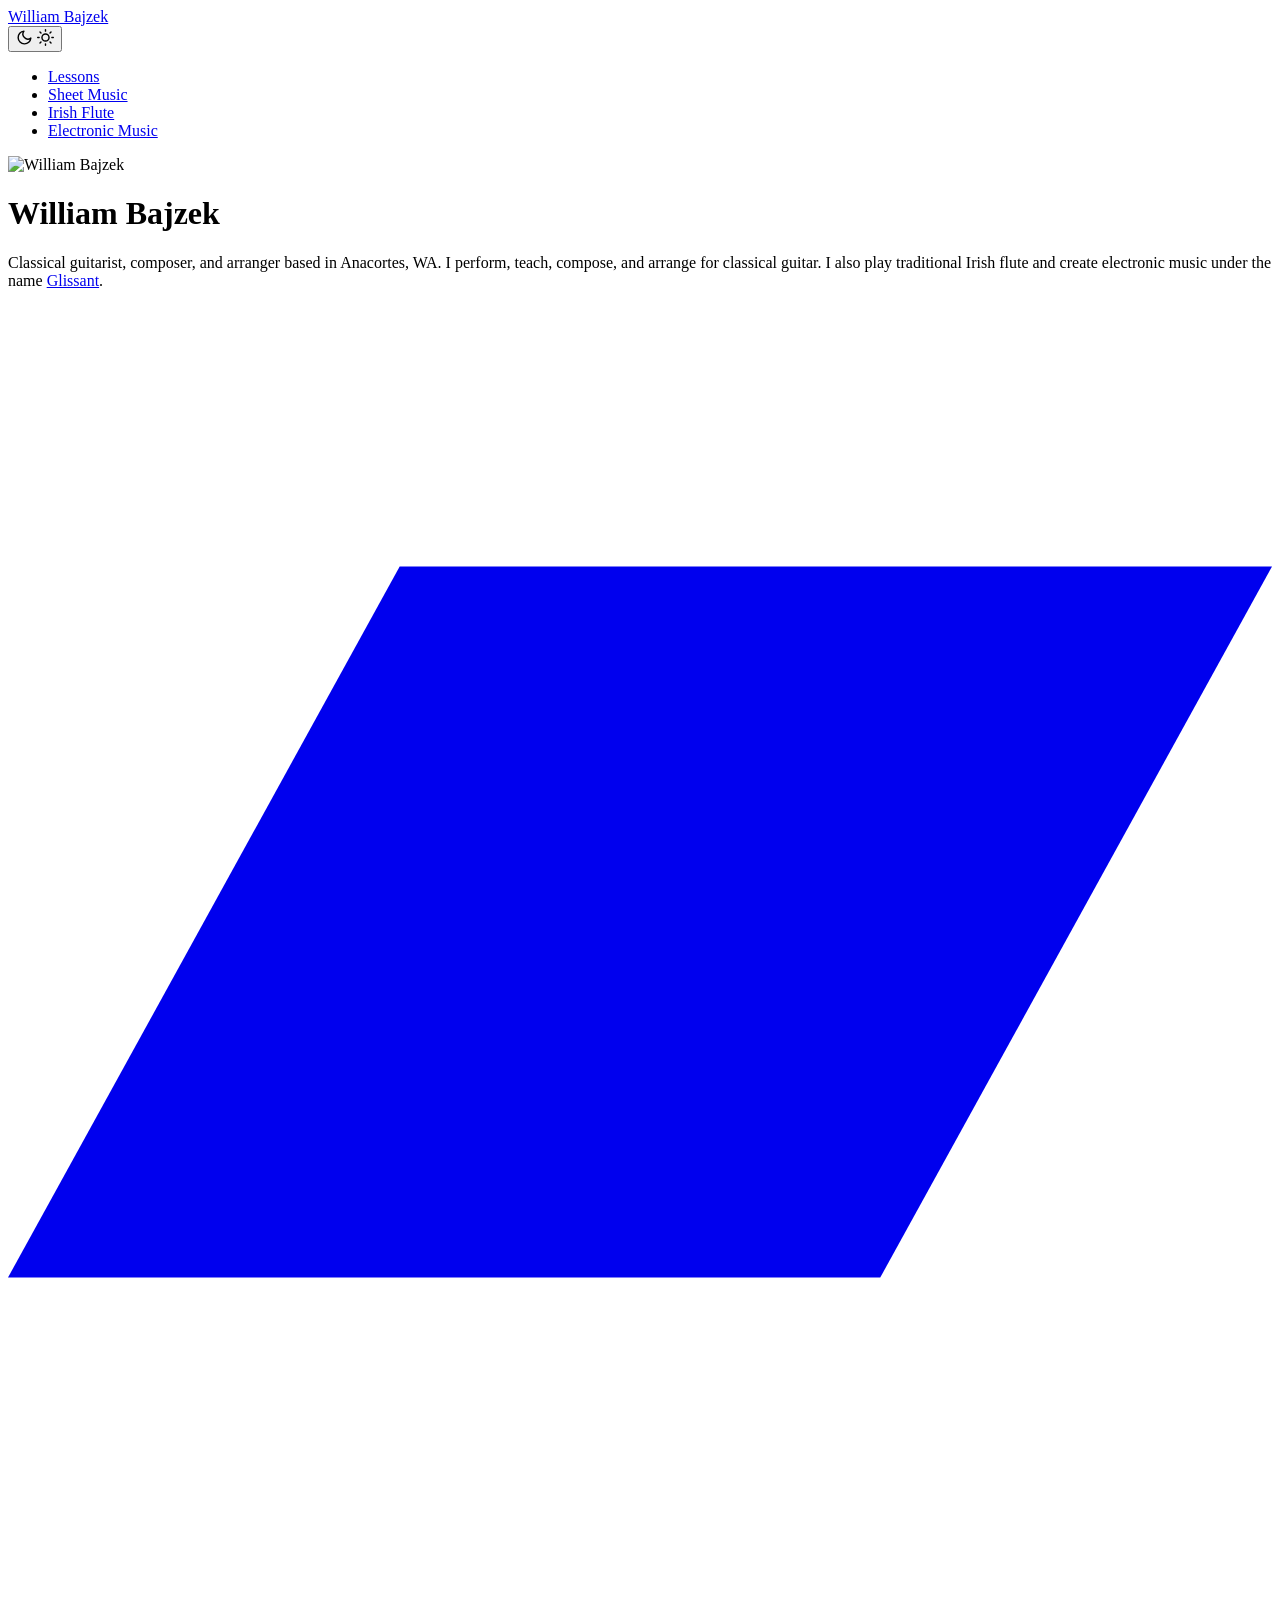
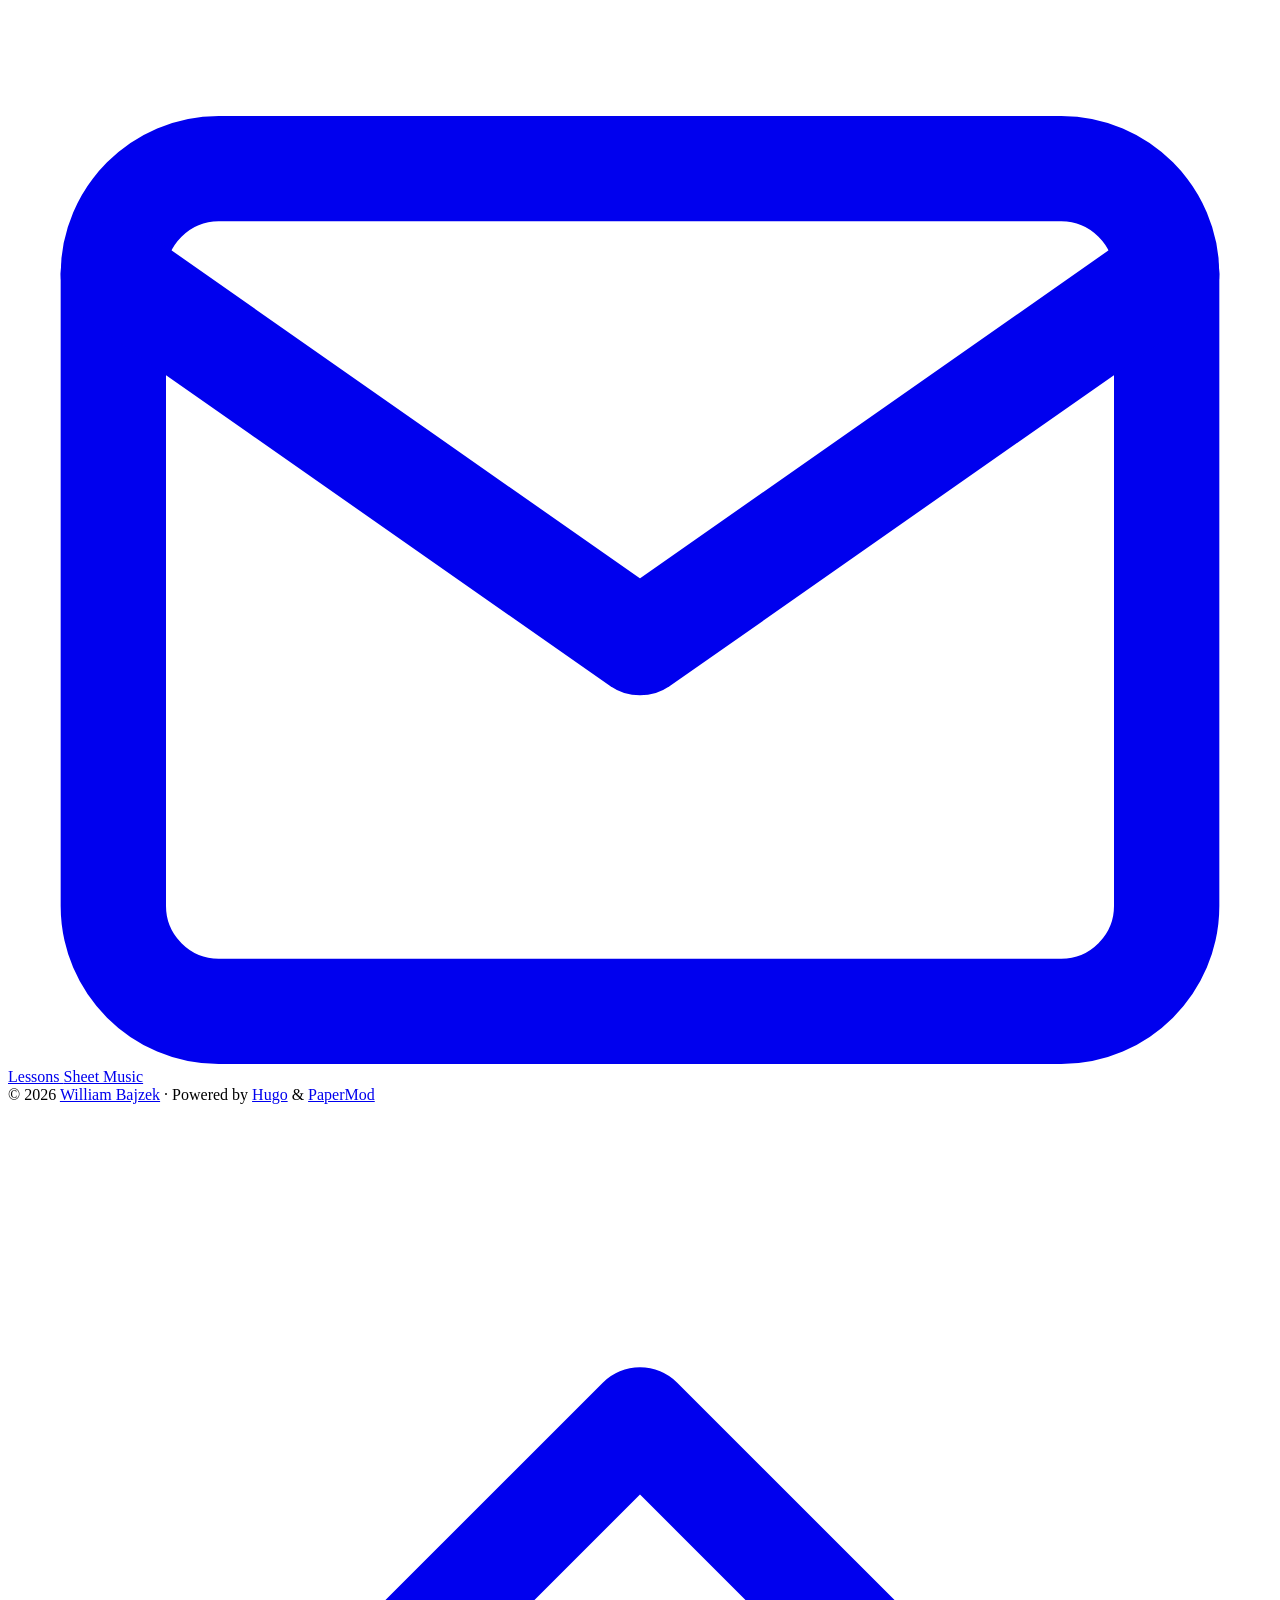
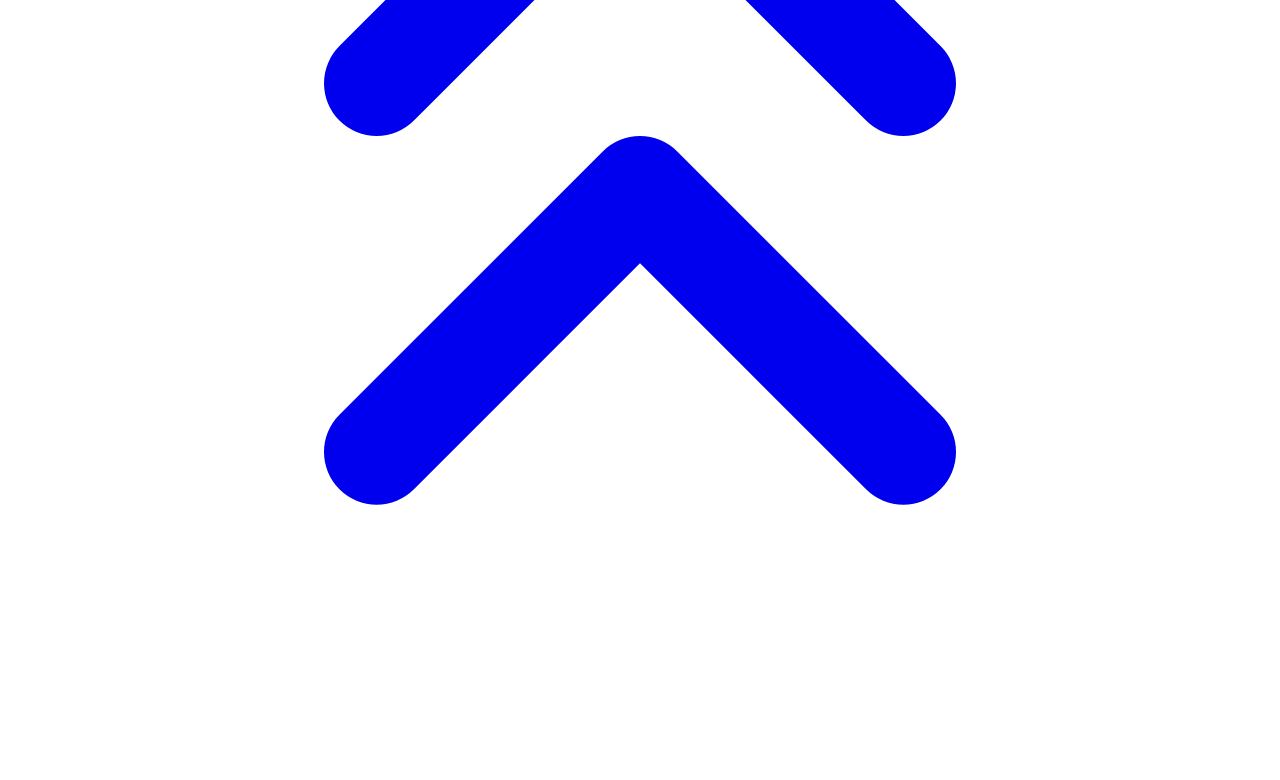
==== index.html @ 904a4d6c "deploy: cc484f84184e03cab2fa0722da94df7d98a247e8" ====
<!doctype html><html lang=en dir=auto data-theme=auto><head><meta name=generator content="Hugo 0.161.1"><meta charset=utf-8><meta http-equiv=X-UA-Compatible content="IE=edge"><meta name=viewport content="width=device-width,initial-scale=1,shrink-to-fit=no"><meta name=robots content="index, follow"><title>William Bajzek</title><meta name=description content><meta name=author content><link rel=canonical href=https://classicalguitaranacortes.com/><link crossorigin=anonymous href=/assets/css/stylesheet.cd9298b33628769aa1bc1acebbbfd7aa11ce81dfe03484d479e1907760249a1d.css integrity="sha256-zZKYszYodpqhvBrOu7/XqhHOgd/gNITUeeGQd2Akmh0=" rel="preload stylesheet" as=style><link rel=icon href=https://classicalguitaranacortes.com/images/favicon.png><link rel=icon type=image/png sizes=16x16 href=https://classicalguitaranacortes.com/favicon-16x16.png><link rel=icon type=image/png sizes=32x32 href=https://classicalguitaranacortes.com/favicon-32x32.png><link rel=apple-touch-icon href=https://classicalguitaranacortes.com/apple-touch-icon.png><link rel=mask-icon href=https://classicalguitaranacortes.com/safari-pinned-tab.svg><meta name=theme-color content="#2e2e33"><meta name=msapplication-TileColor content="#2e2e33"><link rel=alternate type=application/rss+xml href=https://classicalguitaranacortes.com/index.xml title=rss><link rel=alternate hreflang=en href=https://classicalguitaranacortes.com/><noscript><style>#theme-toggle,.top-link{display:none}</style><style>@media(prefers-color-scheme:dark){:root{--theme:rgb(29, 30, 32);--entry:rgb(46, 46, 51);--primary:rgb(218, 218, 219);--secondary:rgb(155, 156, 157);--tertiary:rgb(65, 66, 68);--content:rgb(196, 196, 197);--code-block-bg:rgb(46, 46, 51);--code-bg:rgb(55, 56, 62);--border:rgb(51, 51, 51);color-scheme:dark}.list{background:var(--theme)}.toc{background:var(--entry)}}</style></noscript><script>localStorage.getItem("pref-theme")==="dark"?document.querySelector("html").dataset.theme="dark":localStorage.getItem("pref-theme")==="light"?document.querySelector("html").dataset.theme="light":window.matchMedia("(prefers-color-scheme: dark)").matches?document.querySelector("html").dataset.theme="dark":document.querySelector("html").dataset.theme="light"</script><meta property="og:url" content="https://classicalguitaranacortes.com/"><meta property="og:site_name" content="William Bajzek"><meta property="og:title" content="William Bajzek"><meta property="og:locale" content="en"><meta property="og:type" content="website"><meta name=twitter:card content="summary"><meta name=twitter:title content="William Bajzek"><script type=application/ld+json>{"@context":"https://schema.org","@type":"Organization","name":"William Bajzek","url":"https://classicalguitaranacortes.com/","description":"","logo":"https://classicalguitaranacortes.com/images/favicon.png","sameAs":["https://glissant.bandcamp.com","mailto:williambajzek@gmail.com"]}</script></head><body class=list id=top><header class=header><nav class=header-nav><div class=logo><a href=https://classicalguitaranacortes.com/ accesskey=h title="William Bajzek (Alt + H)">William Bajzek</a><div class=logo-switches><button id=theme-toggle class=theme-toggle accesskey=t title="(Alt + T)" aria-label="Toggle theme">
<svg class="moon" width="17" height="17" viewBox="0 0 24 24" fill="none" stroke="currentColor" stroke-width="2" stroke-linecap="round" stroke-linejoin="round"><path d="M21 12.79A9 9 0 1111.21 3 7 7 0 0021 12.79z"/></svg>
<svg class="sun" width="17" height="17" viewBox="0 0 24 24" fill="none" stroke="currentColor" stroke-width="2" stroke-linecap="round" stroke-linejoin="round"><circle cx="12" cy="12" r="5"/><line x1="12" y1="1" x2="12" y2="3"/><line x1="12" y1="21" x2="12" y2="23"/><line x1="4.22" y1="4.22" x2="5.64" y2="5.64"/><line x1="18.36" y1="18.36" x2="19.78" y2="19.78"/><line x1="1" y1="12" x2="3" y2="12"/><line x1="21" y1="12" x2="23" y2="12"/><line x1="4.22" y1="19.78" x2="5.64" y2="18.36"/><line x1="18.36" y1="5.64" x2="19.78" y2="4.22"/></svg></button></div></div><ul id=menu class=menu><li><a href=https://classicalguitaranacortes.com/lessons title=Lessons><span>Lessons</span></a></li><li><a href=https://classicalguitaranacortes.com/shop title="Sheet Music"><span>Sheet Music</span></a></li><li><a href=https://classicalguitaranacortes.com/irish-flute title="Irish Flute"><span>Irish Flute</span></a></li><li><a href=https://classicalguitaranacortes.com/glissant title="Electronic Music"><span>Electronic Music</span></a></li></ul></nav></header><main class=main><div class=profile><div class=profile_inner><img draggable=false src=https://classicalguitaranacortes.com/images/me.jpg alt="William Bajzek" title="William Bajzek" height=180 width=180><h1>William Bajzek</h1><span>Classical guitarist, composer, and arranger based in Anacortes, WA.
I perform, teach, compose, and arrange for classical guitar.
I also play traditional Irish flute and create electronic music under the name <a href=https://glissant.bandcamp.com>Glissant</a>.</span><div class=social-icons><a href=https://glissant.bandcamp.com target=_blank rel="noopener noreferrer me" title="Glissant on Bandcamp"><svg viewBox="0 0 24 24" fill="currentColor"><path d="M0 18.75l7.437-13.5H24l-7.438 13.5H0z"/></svg>
</a><a href=mailto:williambajzek@gmail.com target=_blank rel="noopener noreferrer me" title=Email><svg viewBox="0 0 24 21" fill="none" stroke="currentColor" stroke-width="2" stroke-linecap="round" stroke-linejoin="round"><path d="M4 4h16c1.1.0 2 .9 2 2v12c0 1.1-.9 2-2 2H4c-1.1.0-2-.9-2-2V6c0-1.1.9-2 2-2z"/><polyline points="22,6 12,13 2,6"/></svg></a></div><div class=buttons><a class=button href=/lessons rel=noopener title=Lessons><span class=button-inner>Lessons
</span></a><a class=button href=/shop rel=noopener title="Sheet Music"><span class=button-inner>Sheet Music</span></a></div></div></div></main><footer class=footer><span>&copy; 2026 <a href=https://classicalguitaranacortes.com/>William Bajzek</a></span> ·
<span>Powered by
<a href="https://gohugo.io/?utm_source=papermod" rel=noopener target=_blank>Hugo</a> &
<a href=https://github.com/adityatelange/hugo-PaperMod/ rel=noopener target=_blank>PaperMod</a></span></footer><a href=#top id=top-link class="top-link hidden" aria-label="go to top" title="Go to Top (Alt + G)" accesskey=g><svg viewBox="0 0 24 24" fill="none" stroke="currentColor" stroke-width="2" stroke-linecap="round" stroke-linejoin="round" class="feather feather-chevrons-up"><polyline points="17 11 12 6 7 11"/><polyline points="17 18 12 13 7 18"/></svg>
</a><script>let menu=document.getElementById("menu");if(menu){const e=localStorage.getItem("menu-scroll-position");e&&(menu.scrollLeft=parseInt(e,10)),menu.onscroll=function(){localStorage.setItem("menu-scroll-position",menu.scrollLeft)}}document.querySelectorAll('a[href^="#"]').forEach(e=>{e.addEventListener("click",function(e){e.preventDefault();var t=this.getAttribute("href").substr(1);window.matchMedia("(prefers-reduced-motion: reduce)").matches?document.querySelector(`[id='${decodeURIComponent(t)}']`).scrollIntoView():document.querySelector(`[id='${decodeURIComponent(t)}']`).scrollIntoView({behavior:"smooth"}),t==="top"?history.replaceState(null,null," "):history.pushState(null,null,`#${t}`)})})</script><script>var toplink=document.getElementById("top-link");window.onscroll=function(){const e=window.innerHeight;document.body.scrollTop>e||document.documentElement.scrollTop>e?toplink.classList.remove("hidden"):toplink.classList.add("hidden")}</script><script>document.getElementById("theme-toggle").addEventListener("click",()=>{const e=document.querySelector("html");e.dataset.theme==="dark"?(e.dataset.theme="light",localStorage.setItem("pref-theme","light")):(e.dataset.theme="dark",localStorage.setItem("pref-theme","dark"))})</script></body></html>
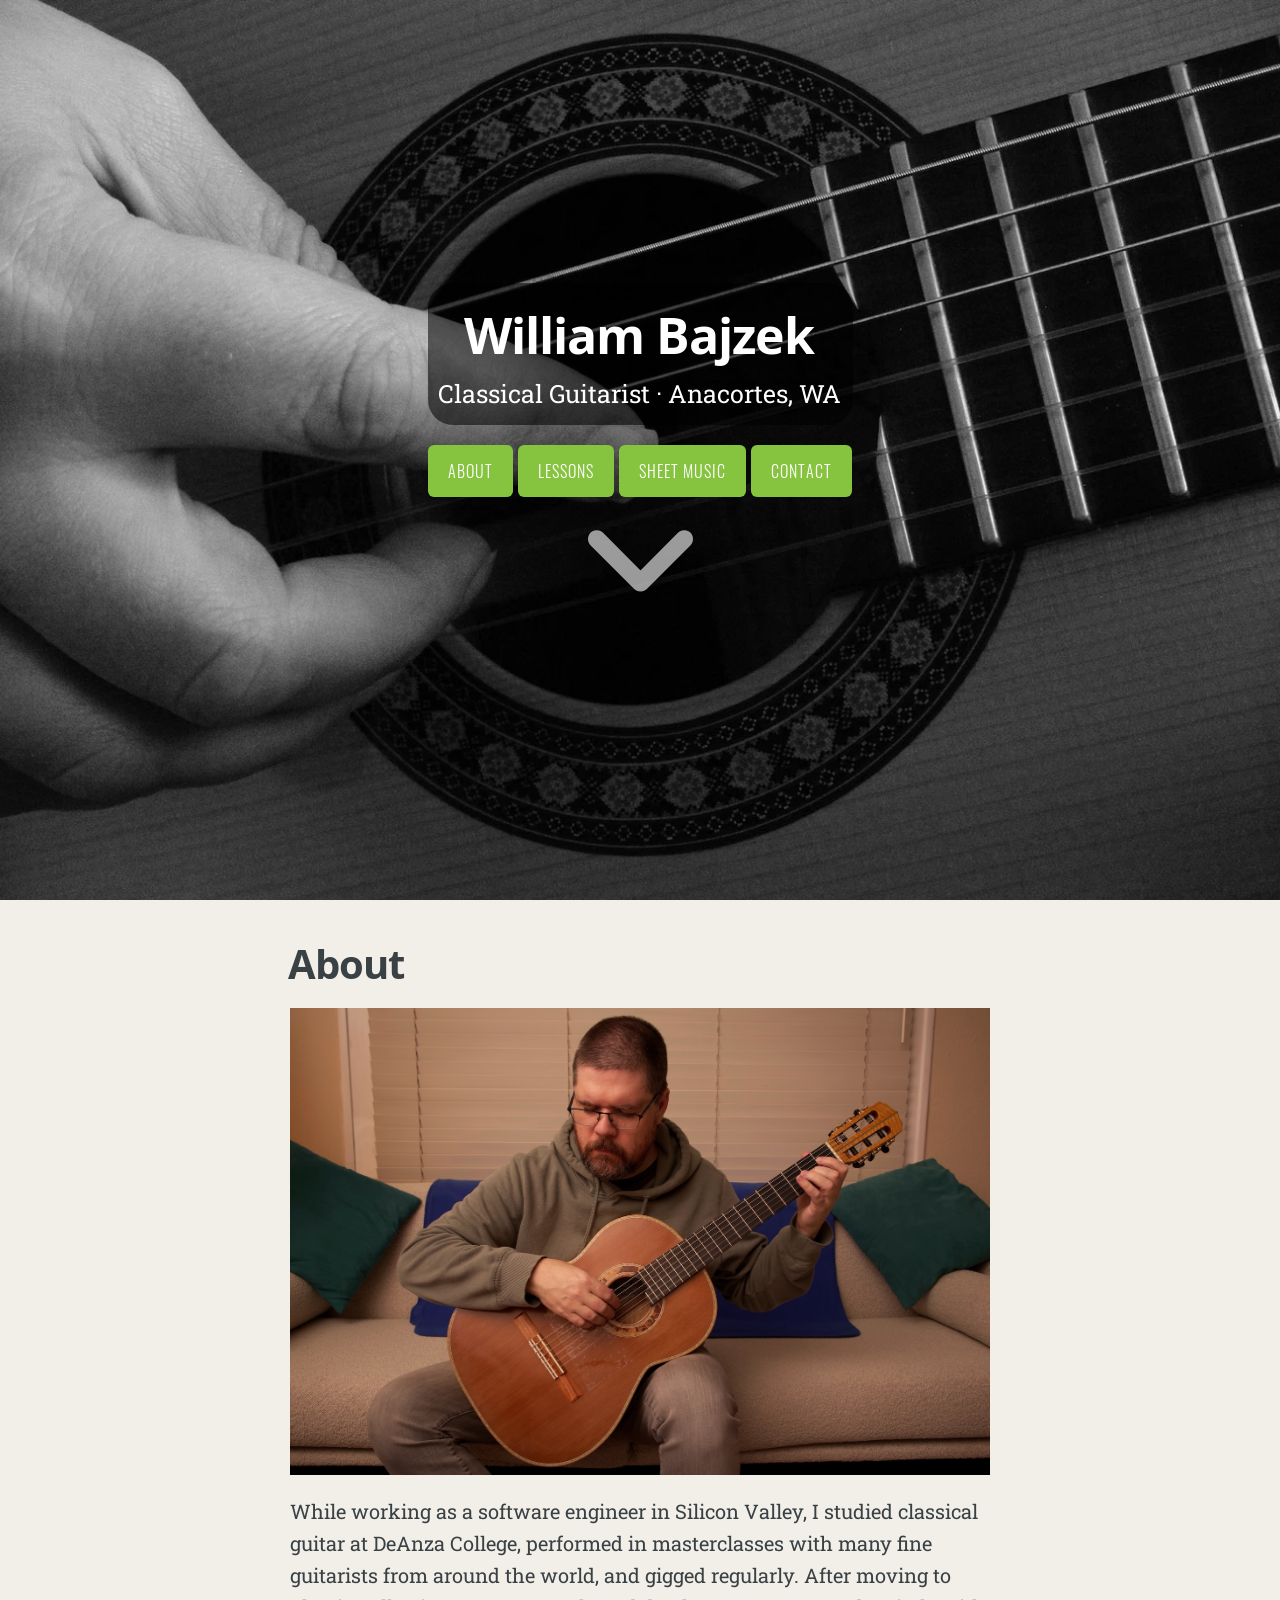
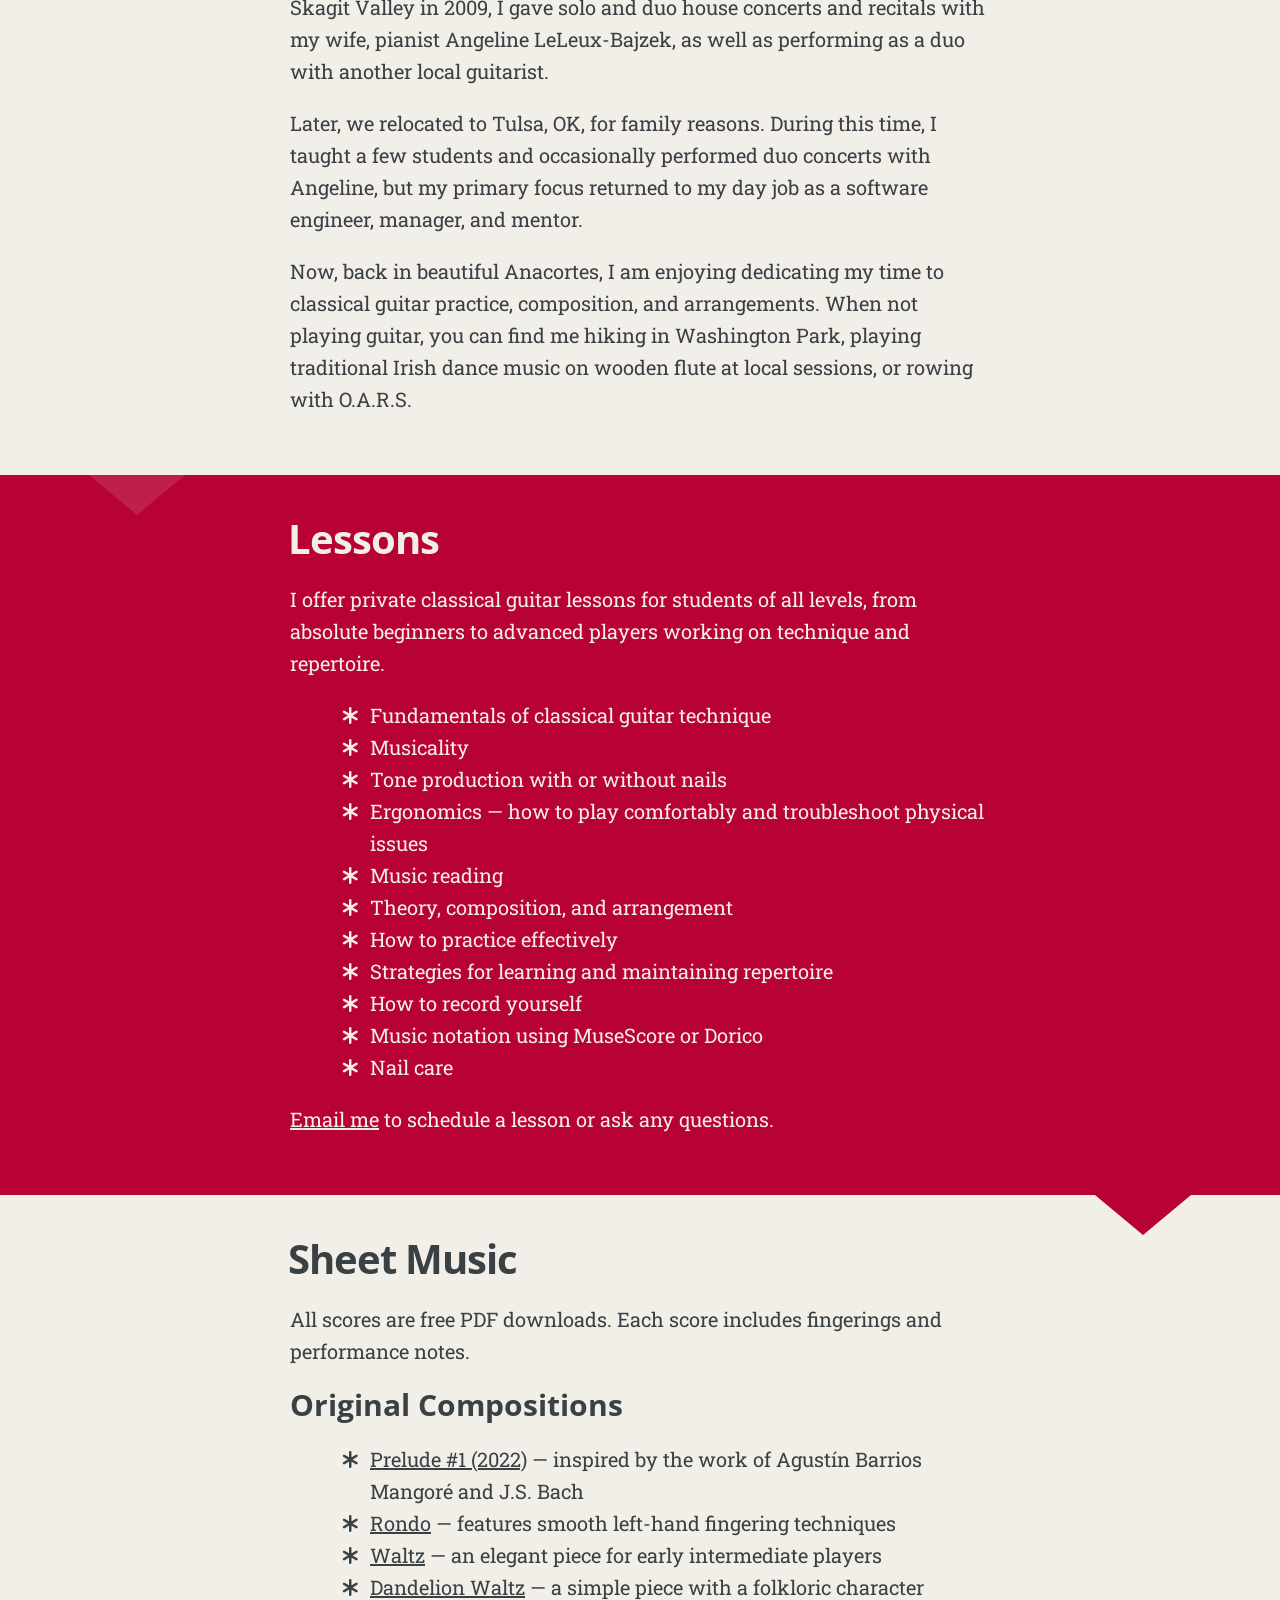
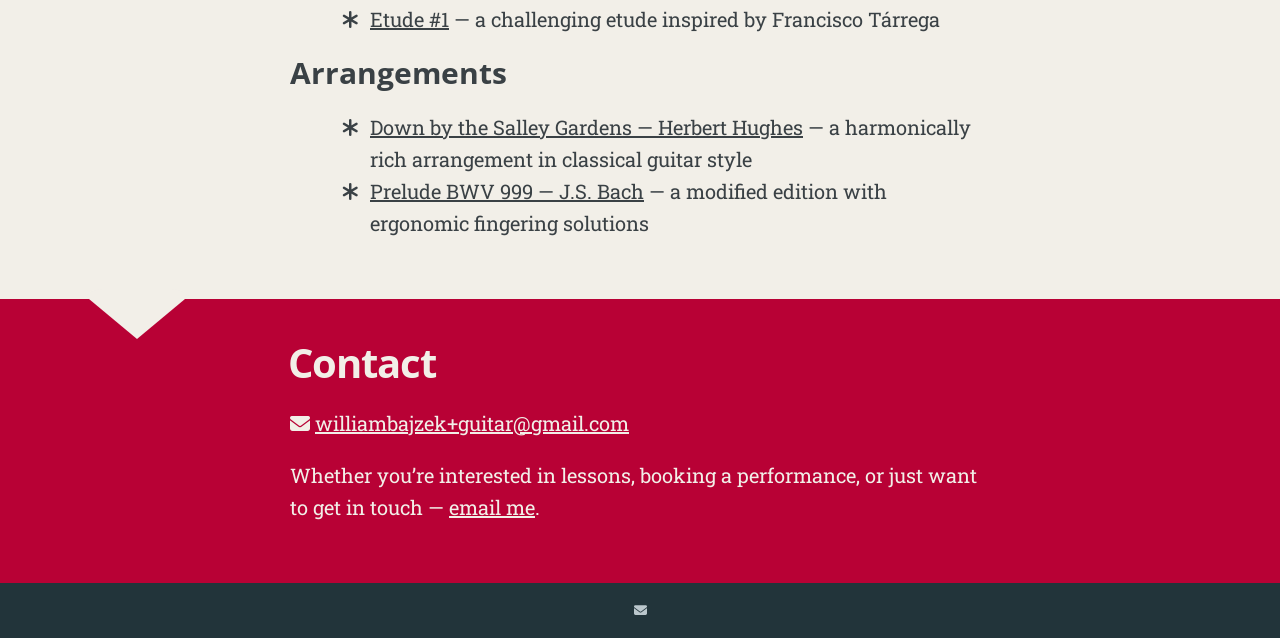
==== commit 56a8f8bd: "deploy: 78b139b438fb9eef1bf47e1c2e6422ebb768037f" ====
--- a/index.html
+++ b/index.html
@@ -1,11 +1,9 @@
-<!doctype html><html lang=en dir=auto data-theme=auto><head><meta name=generator content="Hugo 0.161.1"><meta charset=utf-8><meta http-equiv=X-UA-Compatible content="IE=edge"><meta name=viewport content="width=device-width,initial-scale=1,shrink-to-fit=no"><meta name=robots content="index, follow"><title>William Bajzek</title><meta name=description content><meta name=author content><link rel=canonical href=https://classicalguitaranacortes.com/><link crossorigin=anonymous href=/assets/css/stylesheet.cd9298b33628769aa1bc1acebbbfd7aa11ce81dfe03484d479e1907760249a1d.css integrity="sha256-zZKYszYodpqhvBrOu7/XqhHOgd/gNITUeeGQd2Akmh0=" rel="preload stylesheet" as=style><link rel=icon href=https://classicalguitaranacortes.com/images/favicon.png><link rel=icon type=image/png sizes=16x16 href=https://classicalguitaranacortes.com/favicon-16x16.png><link rel=icon type=image/png sizes=32x32 href=https://classicalguitaranacortes.com/favicon-32x32.png><link rel=apple-touch-icon href=https://classicalguitaranacortes.com/apple-touch-icon.png><link rel=mask-icon href=https://classicalguitaranacortes.com/safari-pinned-tab.svg><meta name=theme-color content="#2e2e33"><meta name=msapplication-TileColor content="#2e2e33"><link rel=alternate type=application/rss+xml href=https://classicalguitaranacortes.com/index.xml title=rss><link rel=alternate hreflang=en href=https://classicalguitaranacortes.com/><noscript><style>#theme-toggle,.top-link{display:none}</style><style>@media(prefers-color-scheme:dark){:root{--theme:rgb(29, 30, 32);--entry:rgb(46, 46, 51);--primary:rgb(218, 218, 219);--secondary:rgb(155, 156, 157);--tertiary:rgb(65, 66, 68);--content:rgb(196, 196, 197);--code-block-bg:rgb(46, 46, 51);--code-bg:rgb(55, 56, 62);--border:rgb(51, 51, 51);color-scheme:dark}.list{background:var(--theme)}.toc{background:var(--entry)}}</style></noscript><script>localStorage.getItem("pref-theme")==="dark"?document.querySelector("html").dataset.theme="dark":localStorage.getItem("pref-theme")==="light"?document.querySelector("html").dataset.theme="light":window.matchMedia("(prefers-color-scheme: dark)").matches?document.querySelector("html").dataset.theme="dark":document.querySelector("html").dataset.theme="light"</script><meta property="og:url" content="https://classicalguitaranacortes.com/"><meta property="og:site_name" content="William Bajzek"><meta property="og:title" content="William Bajzek"><meta property="og:locale" content="en"><meta property="og:type" content="website"><meta name=twitter:card content="summary"><meta name=twitter:title content="William Bajzek"><script type=application/ld+json>{"@context":"https://schema.org","@type":"Organization","name":"William Bajzek","url":"https://classicalguitaranacortes.com/","description":"","logo":"https://classicalguitaranacortes.com/images/favicon.png","sameAs":["https://glissant.bandcamp.com","mailto:williambajzek@gmail.com"]}</script></head><body class=list id=top><header class=header><nav class=header-nav><div class=logo><a href=https://classicalguitaranacortes.com/ accesskey=h title="William Bajzek (Alt + H)">William Bajzek</a><div class=logo-switches><button id=theme-toggle class=theme-toggle accesskey=t title="(Alt + T)" aria-label="Toggle theme">
-<svg class="moon" width="17" height="17" viewBox="0 0 24 24" fill="none" stroke="currentColor" stroke-width="2" stroke-linecap="round" stroke-linejoin="round"><path d="M21 12.79A9 9 0 1111.21 3 7 7 0 0021 12.79z"/></svg>
-<svg class="sun" width="17" height="17" viewBox="0 0 24 24" fill="none" stroke="currentColor" stroke-width="2" stroke-linecap="round" stroke-linejoin="round"><circle cx="12" cy="12" r="5"/><line x1="12" y1="1" x2="12" y2="3"/><line x1="12" y1="21" x2="12" y2="23"/><line x1="4.22" y1="4.22" x2="5.64" y2="5.64"/><line x1="18.36" y1="18.36" x2="19.78" y2="19.78"/><line x1="1" y1="12" x2="3" y2="12"/><line x1="21" y1="12" x2="23" y2="12"/><line x1="4.22" y1="19.78" x2="5.64" y2="18.36"/><line x1="18.36" y1="5.64" x2="19.78" y2="4.22"/></svg></button></div></div><ul id=menu class=menu><li><a href=https://classicalguitaranacortes.com/lessons title=Lessons><span>Lessons</span></a></li><li><a href=https://classicalguitaranacortes.com/shop title="Sheet Music"><span>Sheet Music</span></a></li><li><a href=https://classicalguitaranacortes.com/irish-flute title="Irish Flute"><span>Irish Flute</span></a></li><li><a href=https://classicalguitaranacortes.com/glissant title="Electronic Music"><span>Electronic Music</span></a></li></ul></nav></header><main class=main><div class=profile><div class=profile_inner><img draggable=false src=https://classicalguitaranacortes.com/images/me.jpg alt="William Bajzek" title="William Bajzek" height=180 width=180><h1>William Bajzek</h1><span>Classical guitarist, composer, and arranger based in Anacortes, WA.
-I perform, teach, compose, and arrange for classical guitar.
-I also play traditional Irish flute and create electronic music under the name <a href=https://glissant.bandcamp.com>Glissant</a>.</span><div class=social-icons><a href=https://glissant.bandcamp.com target=_blank rel="noopener noreferrer me" title="Glissant on Bandcamp"><svg viewBox="0 0 24 24" fill="currentColor"><path d="M0 18.75l7.437-13.5H24l-7.438 13.5H0z"/></svg>
-</a><a href=mailto:williambajzek@gmail.com target=_blank rel="noopener noreferrer me" title=Email><svg viewBox="0 0 24 21" fill="none" stroke="currentColor" stroke-width="2" stroke-linecap="round" stroke-linejoin="round"><path d="M4 4h16c1.1.0 2 .9 2 2v12c0 1.1-.9 2-2 2H4c-1.1.0-2-.9-2-2V6c0-1.1.9-2 2-2z"/><polyline points="22,6 12,13 2,6"/></svg></a></div><div class=buttons><a class=button href=/lessons rel=noopener title=Lessons><span class=button-inner>Lessons
-</span></a><a class=button href=/shop rel=noopener title="Sheet Music"><span class=button-inner>Sheet Music</span></a></div></div></div></main><footer class=footer><span>&copy; 2026 <a href=https://classicalguitaranacortes.com/>William Bajzek</a></span> ·
-<span>Powered by
-<a href="https://gohugo.io/?utm_source=papermod" rel=noopener target=_blank>Hugo</a> &
-<a href=https://github.com/adityatelange/hugo-PaperMod/ rel=noopener target=_blank>PaperMod</a></span></footer><a href=#top id=top-link class="top-link hidden" aria-label="go to top" title="Go to Top (Alt + G)" accesskey=g><svg viewBox="0 0 24 24" fill="none" stroke="currentColor" stroke-width="2" stroke-linecap="round" stroke-linejoin="round" class="feather feather-chevrons-up"><polyline points="17 11 12 6 7 11"/><polyline points="17 18 12 13 7 18"/></svg>
-</a><script>let menu=document.getElementById("menu");if(menu){const e=localStorage.getItem("menu-scroll-position");e&&(menu.scrollLeft=parseInt(e,10)),menu.onscroll=function(){localStorage.setItem("menu-scroll-position",menu.scrollLeft)}}document.querySelectorAll('a[href^="#"]').forEach(e=>{e.addEventListener("click",function(e){e.preventDefault();var t=this.getAttribute("href").substr(1);window.matchMedia("(prefers-reduced-motion: reduce)").matches?document.querySelector(`[id='${decodeURIComponent(t)}']`).scrollIntoView():document.querySelector(`[id='${decodeURIComponent(t)}']`).scrollIntoView({behavior:"smooth"}),t==="top"?history.replaceState(null,null," "):history.pushState(null,null,`#${t}`)})})</script><script>var toplink=document.getElementById("top-link");window.onscroll=function(){const e=window.innerHeight;document.body.scrollTop>e||document.documentElement.scrollTop>e?toplink.classList.remove("hidden"):toplink.classList.add("hidden")}</script><script>document.getElementById("theme-toggle").addEventListener("click",()=>{const e=document.querySelector("html");e.dataset.theme==="dark"?(e.dataset.theme="light",localStorage.setItem("pref-theme","light")):(e.dataset.theme="dark",localStorage.setItem("pref-theme","dark"))})</script></body></html>+<!doctype html><html lang=en><head><meta name=generator content="Hugo 0.161.1"><meta charset=utf-8><meta http-equiv=X-UA-Compatible content="IE=edge,chrome=1"><title>William Bajzek</title><meta name=description content="Classical guitarist, composer, and arranger based in Anacortes, WA"><meta name=referrer content="no-referrer-when-downgrade"><meta name=HandheldFriendly content="True"><meta name=MobileOptimized content="320"><meta name=viewport content="width=device-width,initial-scale=1"><link rel=stylesheet href=/css/style.min.2c3a3633c3f633da729c7ce0aa3978e4131038bc8ba2a10778d16416023ca3dc.css type=text/css integrity="sha256-LDo2M8P2M9pynHzgqjl45BMQOLyLoqEHeNFkFgI8o9w="><meta property="og:url" content="https://classicalguitaranacortes.com/"><meta property="og:site_name" content="William Bajzek"><meta property="og:title" content="William Bajzek"><meta property="og:description" content="Classical guitarist, composer, and arranger based in Anacortes, WA"><meta property="og:locale" content="en"><meta property="og:type" content="website"><meta name=twitter:card content="summary"><meta name=twitter:title content="William Bajzek"><meta name=twitter:description content="Classical guitarist, composer, and arranger based in Anacortes, WA"><meta itemprop=name content="William Bajzek"><meta itemprop=description content="Classical guitarist, composer, and arranger based in Anacortes, WA"><meta itemprop=datePublished content="2026-05-01T00:00:00+00:00"><meta itemprop=dateModified content="2026-05-01T00:00:00+00:00"></head><body><style>#site-head.withCenteredImage{background-image:url(/images/hero_hu_cf59b02591d02556.webp)}@media(max-width:1920px) and (max-height:1280px){#site-head.withCenteredImage{background-image:url(/images/hero_hu_c889cb19e9fb8b8d.webp)}}@media(max-width:1600px) and (max-height:1067px){#site-head.withCenteredImage{background-image:url(/images/hero_hu_f53b294d10ae3cc5.webp)}}@media(max-width:1366px) and (max-height:911px){#site-head.withCenteredImage{background-image:url(/images/hero_hu_b417e356bd4719ee.webp)}}@media(max-height:1024px) and (max-aspect-ratio:900 / 1024){#site-head.withCenteredImage{background-image:url(/images/hero_hu_732602fbccf1659b.webp)}}@media(max-height:1024px) and (max-aspect-ratio:600 / 1024){#site-head.withCenteredImage{background-image:url(/images/hero_hu_254ada5c3621a983.webp)}}@media(max-height:1024px) and (max-aspect-ratio:360 / 1024){#site-head.withCenteredImage{background-image:url(/images/hero_hu_250bc7c78352496f.webp)}}</style><header id=site-head class=withCenteredImage><div class=vertical><div id=site-head-content class=inner><div class=title-and-description-guard><h1 class=blog-title>William Bajzek</h1><h2 class=blog-description>Classical Guitarist · Anacortes, WA</h2></div><a class='btn site-menu' data-title-anchor=about href=#about>About</a>
+<a class='btn site-menu' data-title-anchor=lessons href=#lessons>Lessons</a>
+<a class='btn site-menu' data-title-anchor=sheet-music href=#sheet-music>Sheet Music</a>
+<a class='btn site-menu' data-title-anchor=contact href=#contact>Contact</a>
+<a id=header-arrow href=#about aria-label="Go to first section"><i class="fa fa-angle-down"></i></a></div></div></header><main class=content role=main><div class=fixed-nav><a class=fn-item item_index=1 href=#about>About</a>
+<a class=fn-item item_index=2 href=#lessons>Lessons</a>
+<a class=fn-item item_index=3 href=#sheet-music>Sheet Music</a>
+<a class=fn-item item_index=4 href=#contact>Contact</a>
+<a class=fn-item item_index=5 href=./#site-head>Top</a></div><div class=post-holder><article id=about class='post first'><header class=post-header><h2 class=post-title>About</h2></header><section class=post-content><p><img src=/images/me.jpg alt="William Bajzek"></p><p>While working as a software engineer in Silicon Valley, I studied classical guitar at DeAnza College, performed in masterclasses with many fine guitarists from around the world, and gigged regularly. After moving to Skagit Valley in 2009, I gave solo and duo house concerts and recitals with my wife, pianist Angeline LeLeux-Bajzek, as well as performing as a duo with another local guitarist.</p><p>Later, we relocated to Tulsa, OK, for family reasons. During this time, I taught a few students and occasionally performed duo concerts with Angeline, but my primary focus returned to my day job as a software engineer, manager, and mentor.</p><p>Now, back in beautiful Anacortes, I am enjoying dedicating my time to classical guitar practice, composition, and arrangements. When not playing guitar, you can find me hiking in Washington Park, playing traditional Irish dance music on wooden flute at local sessions, or rowing with O.A.R.S.</p></section></article><div class='post-after light'></div></div><div class='post-holder dark'><article id=lessons class=post><header class=post-header><h2 class=post-title>Lessons</h2></header><section class=post-content><p>I offer private classical guitar lessons for students of all levels, from absolute beginners to advanced players working on technique and repertoire.</p><ul><li>Fundamentals of classical guitar technique</li><li>Musicality</li><li>Tone production with or without nails</li><li>Ergonomics — how to play comfortably and troubleshoot physical issues</li><li>Music reading</li><li>Theory, composition, and arrangement</li><li>How to practice effectively</li><li>Strategies for learning and maintaining repertoire</li><li>How to record yourself</li><li>Music notation using MuseScore or Dorico</li><li>Nail care</li></ul><p><a href=mailto:williambajzek+website@gmail.com>Email me</a> to schedule a lesson or ask any questions.</p></section></article><div class=post-after></div></div><div class=post-holder><article id=sheet-music class=post><header class=post-header><h2 class=post-title>Sheet Music</h2></header><section class=post-content><p>All scores are free PDF downloads. Each score includes fingerings and performance notes.</p><h4 id=original-compositions>Original Compositions</h4><ul><li><a href=/scores/prelude-1.pdf>Prelude #1 (2022)</a> — inspired by the work of Agustín Barrios Mangoré and J.S. Bach</li><li><a href=/scores/rondo.pdf>Rondo</a> — features smooth left-hand fingering techniques</li><li><a href=/scores/waltz.pdf>Waltz</a> — an elegant piece for early intermediate players</li><li><a href=/scores/dandelion-waltz.pdf>Dandelion Waltz</a> — a simple piece with a folkloric character</li><li><a href=/scores/etude-1.pdf>Etude #1</a> — a challenging etude inspired by Francisco Tárrega</li></ul><h4 id=arrangements>Arrangements</h4><ul><li><a href=/scores/down-by-the-salley-gardens.pdf>Down by the Salley Gardens — Herbert Hughes</a> — a harmonically rich arrangement in classical guitar style</li><li><a href=/scores/prelude-bwv-999.pdf>Prelude BWV 999 — J.S. Bach</a> — a modified edition with ergonomic fingering solutions</li></ul></section></article><div class='post-after light'></div></div><div class='post-holder dark'><article id=contact class='post last'><header class=post-header><h2 class=post-title>Contact</h2></header><section class=post-content><p><i class="fa fa-envelope"></i>&nbsp;<a href=mailto:williambajzek+guitar@gmail.com>williambajzek+guitar@gmail.com</a></p><p>Whether you&rsquo;re interested in lessons, booking a performance, or just want to get in touch — <a href=mailto:williambajzek+website@gmail.com>email me</a>.</p></section></article><div class=post-after></div></div></main><footer class=site-footer><div class=inner><section class=icons><a href=mailto:williambajzek+guitar@gmail.com aria-label><i class="fa fa-envelope"></i></a></section></div></footer><script src=/js/script.min.e160528b633462bdeb2be407a18efdca8e33f3d7213b874346848ede0348993f.js integrity="sha256-4WBSi2M0Yr3rK+QHoY79yo4z89chO4dDRoSO3gNImT8="></script><script>cssVars()</script></body></html>
